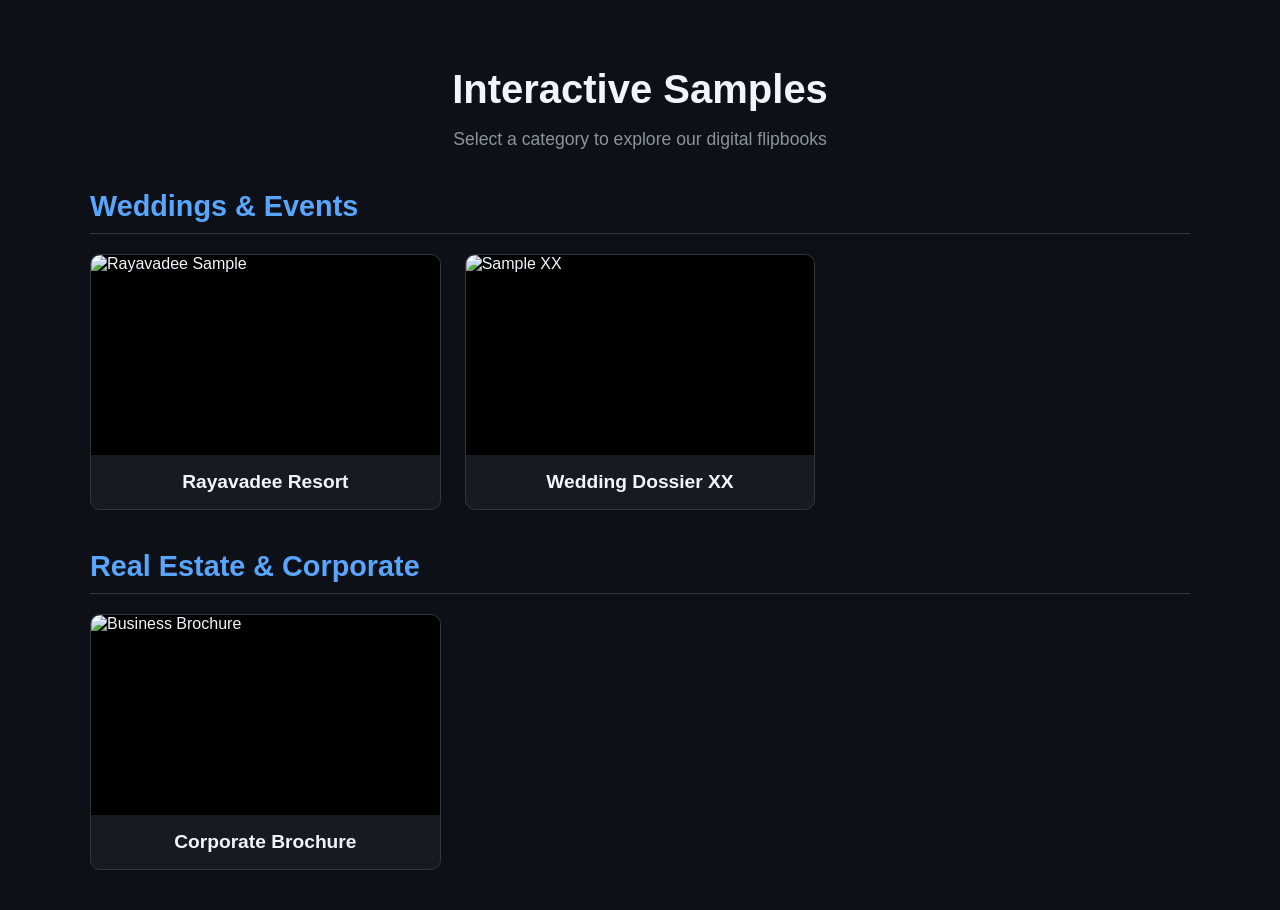
==== en/index.html @ a7a07cc4 "Add files via upload" ====
<!DOCTYPE html>
<html lang="en">
<head>
    <meta charset="UTF-8">
    <meta name="viewport" content="width=device-width, initial-scale=1.0">
    <title>Interactive Flipbook Portfolio</title>
    <style>
        body {
            margin: 0;
            padding: 40px 20px;
            background-color: #0d1117;
            color: #f0f6fc;
            font-family: -apple-system, BlinkMacSystemFont, "Segoe UI", Roboto, sans-serif;
        }

        .container {
            max-width: 1100px;
            margin: 0 auto;
        }

        header {
            margin-bottom: 40px;
            text-align: center;
        }

        h1 {
            font-size: 2.5rem;
            margin-bottom: 10px;
        }

        p.subtitle {
            color: #8b949e;
            font-size: 1.1rem;
        }

        .category-title {
            font-size: 1.8rem;
            margin-top: 40px;
            margin-bottom: 20px;
            border-bottom: 1px solid #30363d;
            padding-bottom: 10px;
            color: #58a6ff;
        }

        /* Grilla de tarjetas para las muestras */
        .grid {
            display: grid;
            grid-template-columns: repeat(auto-fill, minmax(260px, 1fr));
            gap: 24px;
        }

        .sample-card {
            background-color: #161b22;
            border: 1px solid #30363d;
            border-radius: 10px;
            overflow: hidden;
            text-decoration: none;
            color: inherit;
            transition: transform 0.2s ease, border-color 0.2s ease;
            display: flex;
            flex-direction: column;
        }

        .sample-card:hover {
            transform: translateY(-5px);
            border-color: #58a6ff;
        }

        .sample-card img {
            width: 100%;
            height: 200px;
            object-fit: cover;
            background-color: #000;
        }

        .sample-info {
            padding: 16px;
            text-align: center;
        }

        .sample-info h3 {
            margin: 0;
            font-size: 1.2rem;
        }
    </style>
</head>
<body>

    <div class="container">
        <header>
            <h1>Interactive Samples</h1>
            <p class="subtitle">Select a category to explore our digital flipbooks</p>
        </header>

        <!-- SECCIÓN: WEDDINGS & EVENTS -->
        <h2 class="category-title">Weddings & Events</h2>
        <div class="grid">
            
            <!-- Muestra 1: Rayavadee -->
            <a href="./weddings/Rayavadee/" class="sample-card">
                <img src="./weddings/Rayavadee/files/shot.png" alt="Rayavadee Sample">
                <div class="sample-info">
                    <h3>Rayavadee Resort</h3>
                </div>
            </a>

            <!-- Muestra 2: xx (Próxima muestra) -->
            <a href="./weddings/xx/" class="sample-card">
                <img src="./weddings/xx/files/shot.png" alt="Sample XX">
                <div class="sample-info">
                    <h3>Wedding Dossier XX</h3>
                </div>
            </a>

        </div>

        <!-- SECCIÓN: BUSINESS & REAL ESTATE -->
        <h2 class="category-title">Real Estate & Corporate</h2>
        <div class="grid">
            
            <!-- Muestra de negocio -->
            <a href="./business/sample-company/" class="sample-card">
                <img src="./business/sample-company/files/shot.png" alt="Business Brochure">
                <div class="sample-info">
                    <h3>Corporate Brochure</h3>
                </div>
            </a>

        </div>
    </div>

</body>
</html>
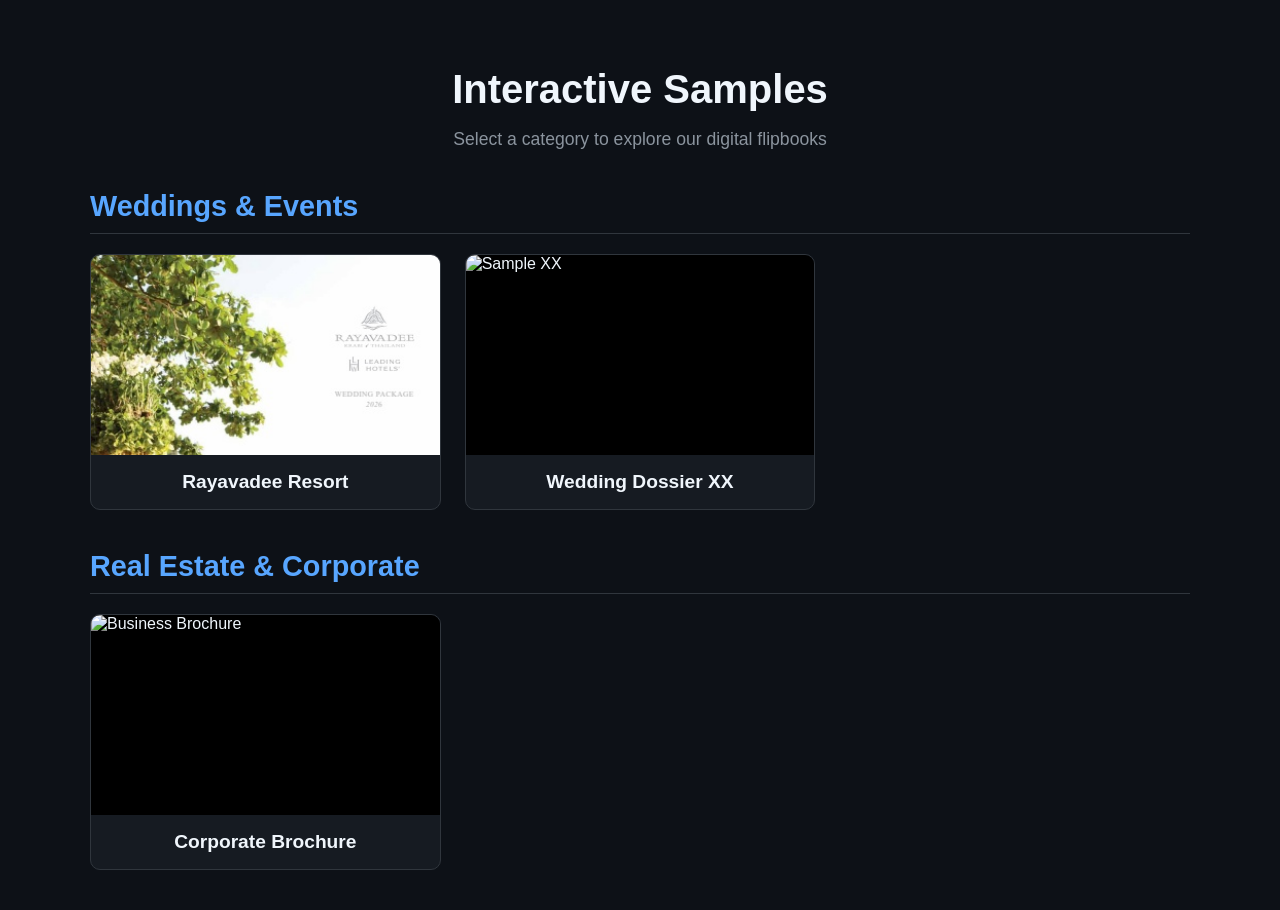
==== commit c4ac9a8d: "Add files via upload" ====
--- a/en/index.html
+++ b/en/index.html
@@ -97,16 +97,16 @@
         <div class="grid">
             
             <!-- Muestra 1: Rayavadee -->
-            <a href="./weddings/Rayavadee/" class="sample-card">
-                <img src="./weddings/Rayavadee/files/shot.png" alt="Rayavadee Sample">
+            <a href="./Weddings/Rayavadee/" class="sample-card">
+                <img src="./Weddings/Rayavadee/files/shot.png" alt="Rayavadee Sample">
                 <div class="sample-info">
                     <h3>Rayavadee Resort</h3>
                 </div>
             </a>
 
             <!-- Muestra 2: xx (Próxima muestra) -->
-            <a href="./weddings/xx/" class="sample-card">
-                <img src="./weddings/xx/files/shot.png" alt="Sample XX">
+            <a href="./Weddings/xx/" class="sample-card">
+                <img src="./Weddings/xx/files/shot.png" alt="Sample XX">
                 <div class="sample-info">
                     <h3>Wedding Dossier XX</h3>
                 </div>
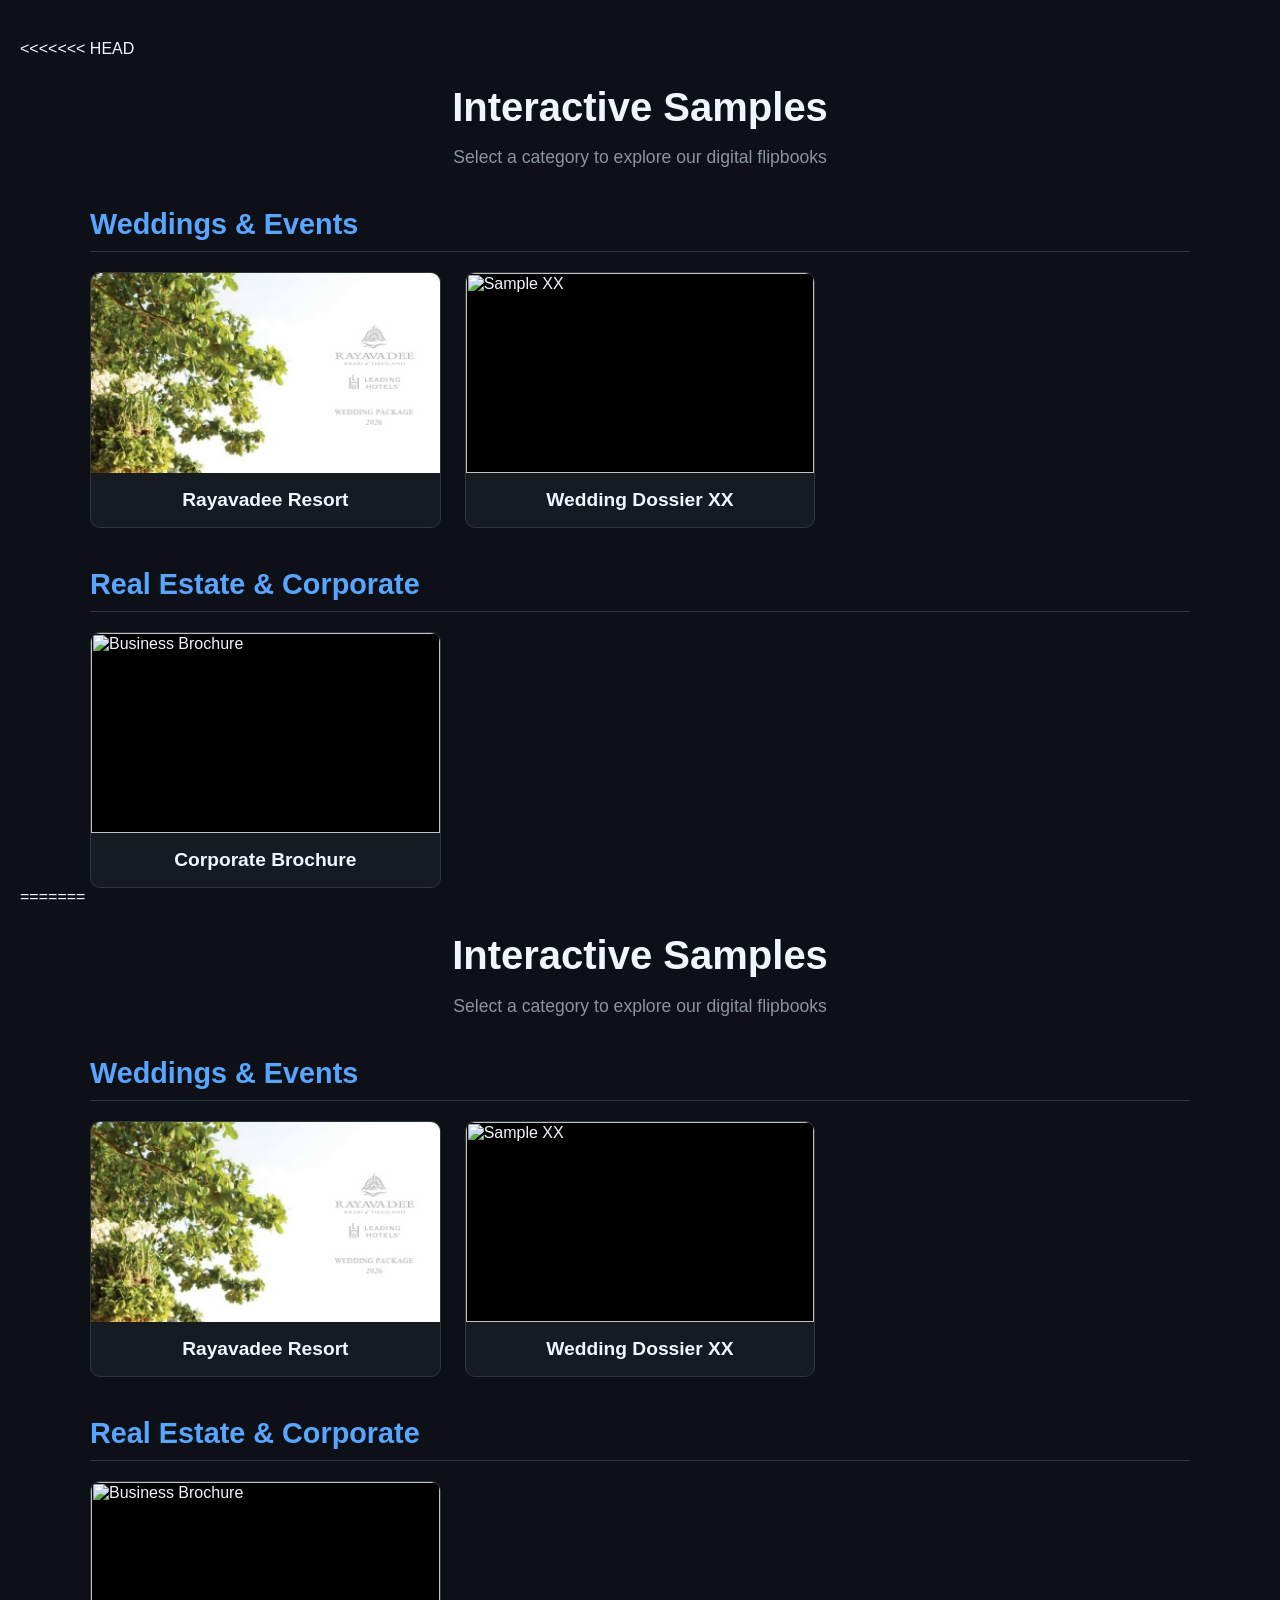
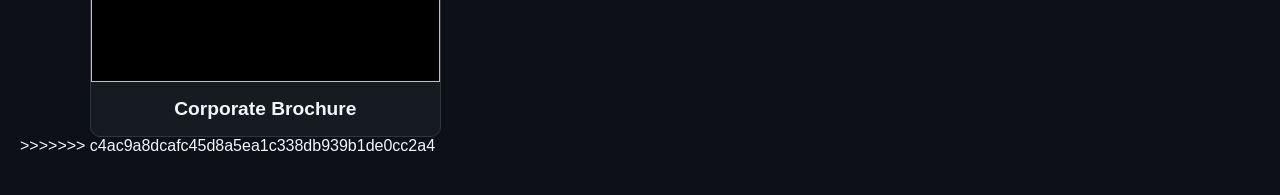
==== commit 2795d2bc: "Update index.html" ====
--- a/en/index.html
+++ b/en/index.html
@@ -1,133 +1,268 @@
-<!DOCTYPE html>
-<html lang="en">
-<head>
-    <meta charset="UTF-8">
-    <meta name="viewport" content="width=device-width, initial-scale=1.0">
-    <title>Interactive Flipbook Portfolio</title>
-    <style>
-        body {
-            margin: 0;
-            padding: 40px 20px;
-            background-color: #0d1117;
-            color: #f0f6fc;
-            font-family: -apple-system, BlinkMacSystemFont, "Segoe UI", Roboto, sans-serif;
-        }
-
-        .container {
-            max-width: 1100px;
-            margin: 0 auto;
-        }
-
-        header {
-            margin-bottom: 40px;
-            text-align: center;
-        }
-
-        h1 {
-            font-size: 2.5rem;
-            margin-bottom: 10px;
-        }
-
-        p.subtitle {
-            color: #8b949e;
-            font-size: 1.1rem;
-        }
-
-        .category-title {
-            font-size: 1.8rem;
-            margin-top: 40px;
-            margin-bottom: 20px;
-            border-bottom: 1px solid #30363d;
-            padding-bottom: 10px;
-            color: #58a6ff;
-        }
-
-        /* Grilla de tarjetas para las muestras */
-        .grid {
-            display: grid;
-            grid-template-columns: repeat(auto-fill, minmax(260px, 1fr));
-            gap: 24px;
-        }
-
-        .sample-card {
-            background-color: #161b22;
-            border: 1px solid #30363d;
-            border-radius: 10px;
-            overflow: hidden;
-            text-decoration: none;
-            color: inherit;
-            transition: transform 0.2s ease, border-color 0.2s ease;
-            display: flex;
-            flex-direction: column;
-        }
-
-        .sample-card:hover {
-            transform: translateY(-5px);
-            border-color: #58a6ff;
-        }
-
-        .sample-card img {
-            width: 100%;
-            height: 200px;
-            object-fit: cover;
-            background-color: #000;
-        }
-
-        .sample-info {
-            padding: 16px;
-            text-align: center;
-        }
-
-        .sample-info h3 {
-            margin: 0;
-            font-size: 1.2rem;
-        }
-    </style>
-</head>
-<body>
-
-    <div class="container">
-        <header>
-            <h1>Interactive Samples</h1>
-            <p class="subtitle">Select a category to explore our digital flipbooks</p>
-        </header>
-
-        <!-- SECCIÓN: WEDDINGS & EVENTS -->
-        <h2 class="category-title">Weddings & Events</h2>
-        <div class="grid">
-            
-            <!-- Muestra 1: Rayavadee -->
-            <a href="./Weddings/Rayavadee/" class="sample-card">
-                <img src="./Weddings/Rayavadee/files/shot.png" alt="Rayavadee Sample">
-                <div class="sample-info">
-                    <h3>Rayavadee Resort</h3>
-                </div>
-            </a>
-
-            <!-- Muestra 2: xx (Próxima muestra) -->
-            <a href="./Weddings/xx/" class="sample-card">
-                <img src="./Weddings/xx/files/shot.png" alt="Sample XX">
-                <div class="sample-info">
-                    <h3>Wedding Dossier XX</h3>
-                </div>
-            </a>
-
-        </div>
-
-        <!-- SECCIÓN: BUSINESS & REAL ESTATE -->
-        <h2 class="category-title">Real Estate & Corporate</h2>
-        <div class="grid">
-            
-            <!-- Muestra de negocio -->
-            <a href="./business/sample-company/" class="sample-card">
-                <img src="./business/sample-company/files/shot.png" alt="Business Brochure">
-                <div class="sample-info">
-                    <h3>Corporate Brochure</h3>
-                </div>
-            </a>
-
-        </div>
-    </div>
-
-</body>
+<<<<<<< HEAD
+<!DOCTYPE html>
+<html lang="en">
+<head>
+    <meta charset="UTF-8">
+    <meta name="viewport" content="width=device-width, initial-scale=1.0">
+    <title>Interactive Flipbook Portfolio</title>
+    <style>
+        body {
+            margin: 0;
+            padding: 40px 20px;
+            background-color: #0d1117;
+            color: #f0f6fc;
+            font-family: -apple-system, BlinkMacSystemFont, "Segoe UI", Roboto, sans-serif;
+        }
+
+        .container {
+            max-width: 1100px;
+            margin: 0 auto;
+        }
+
+        header {
+            margin-bottom: 40px;
+            text-align: center;
+        }
+
+        h1 {
+            font-size: 2.5rem;
+            margin-bottom: 10px;
+        }
+
+        p.subtitle {
+            color: #8b949e;
+            font-size: 1.1rem;
+        }
+
+        .category-title {
+            font-size: 1.8rem;
+            margin-top: 40px;
+            margin-bottom: 20px;
+            border-bottom: 1px solid #30363d;
+            padding-bottom: 10px;
+            color: #58a6ff;
+        }
+
+        /* Grilla de tarjetas para las muestras */
+        .grid {
+            display: grid;
+            grid-template-columns: repeat(auto-fill, minmax(260px, 1fr));
+            gap: 24px;
+        }
+
+        .sample-card {
+            background-color: #161b22;
+            border: 1px solid #30363d;
+            border-radius: 10px;
+            overflow: hidden;
+            text-decoration: none;
+            color: inherit;
+            transition: transform 0.2s ease, border-color 0.2s ease;
+            display: flex;
+            flex-direction: column;
+        }
+
+        .sample-card:hover {
+            transform: translateY(-5px);
+            border-color: #58a6ff;
+        }
+
+        .sample-card img {
+            width: 100%;
+            height: 200px;
+            object-fit: cover;
+            background-color: #000;
+        }
+
+        .sample-info {
+            padding: 16px;
+            text-align: center;
+        }
+
+        .sample-info h3 {
+            margin: 0;
+            font-size: 1.2rem;
+        }
+    </style>
+</head>
+<body>
+
+    <div class="container">
+        <header>
+            <h1>Interactive Samples</h1>
+            <p class="subtitle">Select a category to explore our digital flipbooks</p>
+        </header>
+
+        <!-- SECCIÓN: WEDDINGS & EVENTS -->
+        <h2 class="category-title">Weddings & Events</h2>
+        <div class="grid">
+            
+            <!-- Muestra 1: Rayavadee -->
+            <a href="./Weddings/Rayavadee/" class="sample-card">
+                <img src="./Weddings/Rayavadee/files/shot.png" alt="Rayavadee Sample">
+                <div class="sample-info">
+                    <h3>Rayavadee Resort</h3>
+                </div>
+            </a>
+
+            <!-- Muestra 2: xx (Próxima muestra) -->
+            <a href="./Weddings/xx/" class="sample-card">
+                <img src="./Weddings/xx/files/shot.png" alt="Sample XX">
+                <div class="sample-info">
+                    <h3>Wedding Dossier XX</h3>
+                </div>
+            </a>
+
+        </div>
+
+        <!-- SECCIÓN: BUSINESS & REAL ESTATE -->
+        <h2 class="category-title">Real Estate & Corporate</h2>
+        <div class="grid">
+            
+            <!-- Muestra de negocio -->
+            <a href="./business/sample-company/" class="sample-card">
+                <img src="./business/sample-company/files/shot.png" alt="Business Brochure">
+                <div class="sample-info">
+                    <h3>Corporate Brochure</h3>
+                </div>
+            </a>
+
+        </div>
+    </div>
+
+</body>
+=======
+<!DOCTYPE html>
+<html lang="en">
+<head>
+    <meta charset="UTF-8">
+    <meta name="viewport" content="width=device-width, initial-scale=1.0">
+    <title>Interactive Flipbook Portfolio</title>
+    <style>
+        body {
+            margin: 0;
+            padding: 40px 20px;
+            background-color: #0d1117;
+            color: #f0f6fc;
+            font-family: -apple-system, BlinkMacSystemFont, "Segoe UI", Roboto, sans-serif;
+        }
+
+        .container {
+            max-width: 1100px;
+            margin: 0 auto;
+        }
+
+        header {
+            margin-bottom: 40px;
+            text-align: center;
+        }
+
+        h1 {
+            font-size: 2.5rem;
+            margin-bottom: 10px;
+        }
+
+        p.subtitle {
+            color: #8b949e;
+            font-size: 1.1rem;
+        }
+
+        .category-title {
+            font-size: 1.8rem;
+            margin-top: 40px;
+            margin-bottom: 20px;
+            border-bottom: 1px solid #30363d;
+            padding-bottom: 10px;
+            color: #58a6ff;
+        }
+
+        /* Grilla de tarjetas para las muestras */
+        .grid {
+            display: grid;
+            grid-template-columns: repeat(auto-fill, minmax(260px, 1fr));
+            gap: 24px;
+        }
+
+        .sample-card {
+            background-color: #161b22;
+            border: 1px solid #30363d;
+            border-radius: 10px;
+            overflow: hidden;
+            text-decoration: none;
+            color: inherit;
+            transition: transform 0.2s ease, border-color 0.2s ease;
+            display: flex;
+            flex-direction: column;
+        }
+
+        .sample-card:hover {
+            transform: translateY(-5px);
+            border-color: #58a6ff;
+        }
+
+        .sample-card img {
+            width: 100%;
+            height: 200px;
+            object-fit: cover;
+            background-color: #000;
+        }
+
+        .sample-info {
+            padding: 16px;
+            text-align: center;
+        }
+
+        .sample-info h3 {
+            margin: 0;
+            font-size: 1.2rem;
+        }
+    </style>
+</head>
+<body>
+
+    <div class="container">
+        <header>
+            <h1>Interactive Samples</h1>
+            <p class="subtitle">Select a category to explore our digital flipbooks</p>
+        </header>
+
+        <!-- SECCIÓN: WEDDINGS & EVENTS -->
+        <h2 class="category-title">Weddings & Events</h2>
+        <div class="grid">
+            
+            <!-- Muestra 1: Rayavadee -->
+            <a href="./Weddings/Rayavadee/" class="sample-card">
+                <img src="./Weddings/Rayavadee/files/shot.png" alt="Rayavadee Sample">
+                <div class="sample-info">
+                    <h3>Rayavadee Resort</h3>
+                </div>
+            </a>
+
+            <!-- Muestra 2: xx (Próxima muestra) -->
+            <a href="./Weddings/xx/" class="sample-card">
+                <img src="./Weddings/xx/files/shot.png" alt="Sample XX">
+                <div class="sample-info">
+                    <h3>Wedding Dossier XX</h3>
+                </div>
+            </a>
+
+        </div>
+
+        <!-- SECCIÓN: BUSINESS & REAL ESTATE -->
+        <h2 class="category-title">Real Estate & Corporate</h2>
+        <div class="grid">
+            
+            <!-- Muestra de negocio -->
+            <a href="./business/sample-company/" class="sample-card">
+                <img src="./business/sample-company/files/shot.png" alt="Business Brochure">
+                <div class="sample-info">
+                    <h3>Corporate Brochure</h3>
+                </div>
+            </a>
+
+        </div>
+    </div>
+
+</body>
+>>>>>>> c4ac9a8dcafc45d8a5ea1c338db939b1de0cc2a4
 </html>
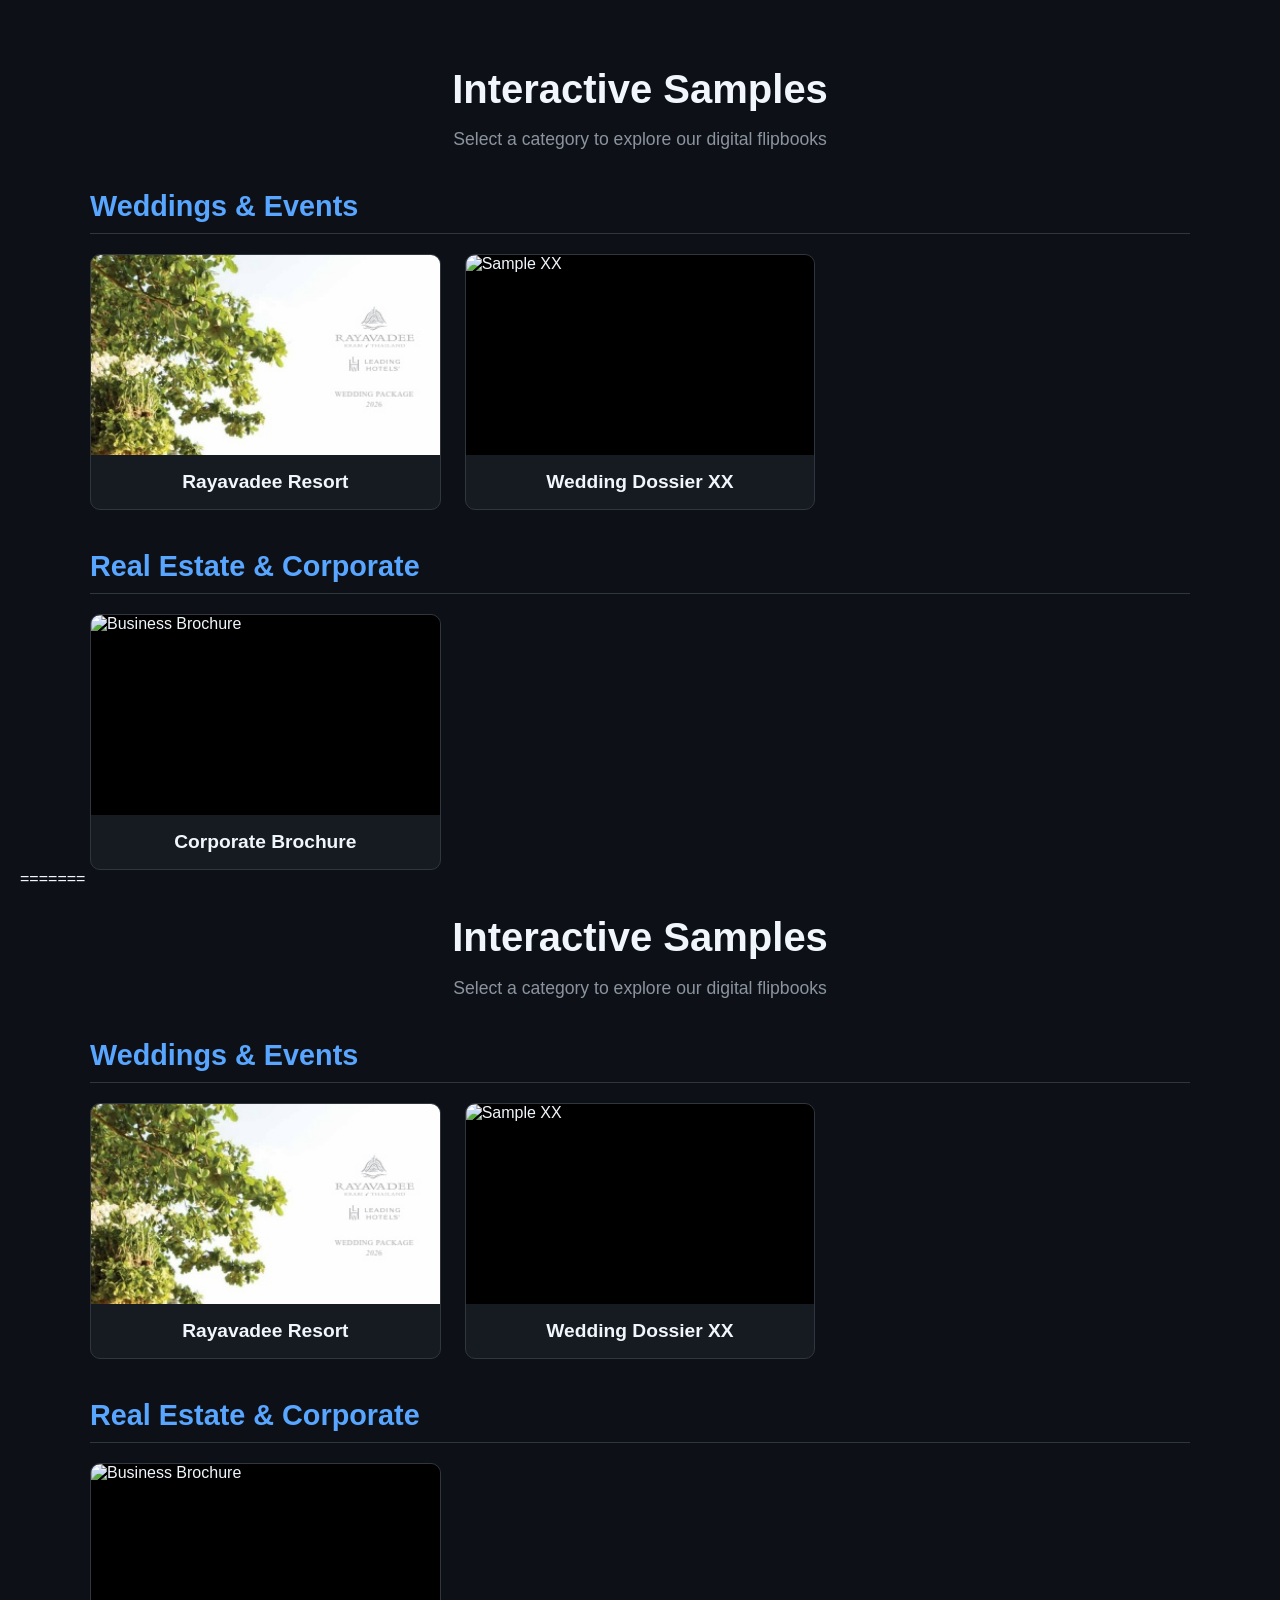
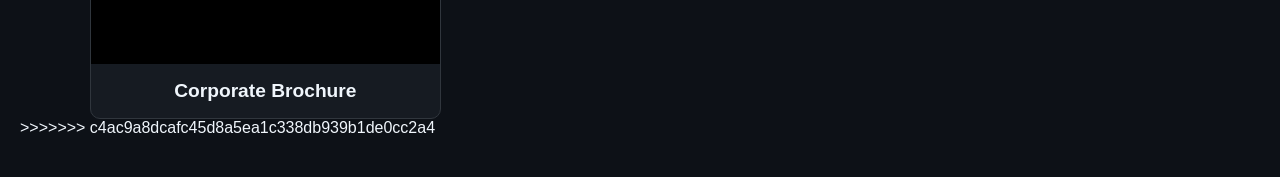
==== commit 1d5cb2bc: "Update index.html" ====
--- a/en/index.html
+++ b/en/index.html
@@ -1,4 +1,3 @@
-<<<<<<< HEAD
 <!DOCTYPE html>
 <html lang="en">
 <head>
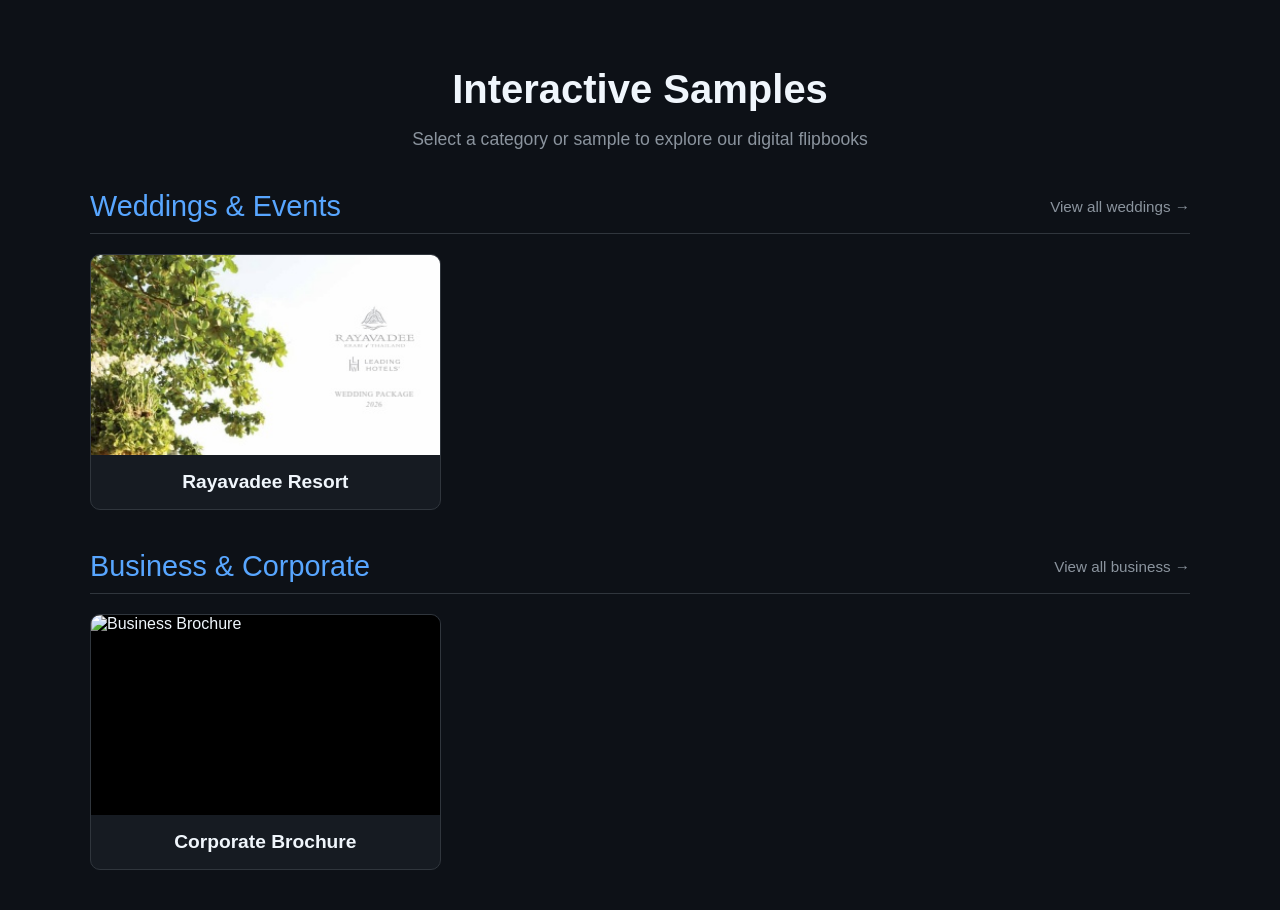
==== commit 82b8fc7f: "Update index.html" ====
--- a/en/index.html
+++ b/en/index.html
@@ -33,12 +33,34 @@
             font-size: 1.1rem;
         }
 
+        .category-header {
+            display: flex;
+            justify-content: space-between;
+            align-items: center;
+            border-bottom: 1px solid #30363d;
+            margin-top: 40px;
+            margin-bottom: 20px;
+            padding-bottom: 10px;
+        }
+
         .category-title {
             font-size: 1.8rem;
-            margin-top: 40px;
-            margin-bottom: 20px;
-            border-bottom: 1px solid #30363d;
-            padding-bottom: 10px;
+            margin: 0;
+            color: #58a6ff;
+            text-decoration: none;
+        }
+
+        .category-title:hover {
+            text-decoration: underline;
+        }
+
+        .category-link {
+            font-size: 0.95rem;
+            color: #8b949e;
+            text-decoration: none;
+        }
+
+        .category-link:hover {
             color: #58a6ff;
         }
 
@@ -89,11 +111,14 @@
     <div class="container">
         <header>
             <h1>Interactive Samples</h1>
-            <p class="subtitle">Select a category to explore our digital flipbooks</p>
+            <p class="subtitle">Select a category or sample to explore our digital flipbooks</p>
         </header>
 
         <!-- SECCIÓN: WEDDINGS & EVENTS -->
-        <h2 class="category-title">Weddings & Events</h2>
+        <div class="category-header">
+            <a href="./Weddings/" class="category-title">Weddings & Events</a>
+            <a href="./Weddings/" class="category-link">View all weddings &rarr;</a>
+        </div>
         <div class="grid">
             
             <!-- Muestra 1: Rayavadee -->
@@ -104,23 +129,18 @@
                 </div>
             </a>
 
-            <!-- Muestra 2: xx (Próxima muestra) -->
-            <a href="./Weddings/xx/" class="sample-card">
-                <img src="./Weddings/xx/files/shot.png" alt="Sample XX">
-                <div class="sample-info">
-                    <h3>Wedding Dossier XX</h3>
-                </div>
-            </a>
-
         </div>
 
         <!-- SECCIÓN: BUSINESS & REAL ESTATE -->
-        <h2 class="category-title">Real Estate & Corporate</h2>
+        <div class="category-header">
+            <a href="./Business/" class="category-title">Business & Corporate</a>
+            <a href="./Business/" class="category-link">View all business &rarr;</a>
+        </div>
         <div class="grid">
             
             <!-- Muestra de negocio -->
-            <a href="./business/sample-company/" class="sample-card">
-                <img src="./business/sample-company/files/shot.png" alt="Business Brochure">
+            <a href="./Business/sample-company/" class="sample-card">
+                <img src="./Business/sample-company/files/shot.png" alt="Business Brochure">
                 <div class="sample-info">
                     <h3>Corporate Brochure</h3>
                 </div>
@@ -130,138 +150,5 @@
     </div>
 
 </body>
-=======
-<!DOCTYPE html>
-<html lang="en">
-<head>
-    <meta charset="UTF-8">
-    <meta name="viewport" content="width=device-width, initial-scale=1.0">
-    <title>Interactive Flipbook Portfolio</title>
-    <style>
-        body {
-            margin: 0;
-            padding: 40px 20px;
-            background-color: #0d1117;
-            color: #f0f6fc;
-            font-family: -apple-system, BlinkMacSystemFont, "Segoe UI", Roboto, sans-serif;
-        }
+</html>
 
-        .container {
-            max-width: 1100px;
-            margin: 0 auto;
-        }
-
-        header {
-            margin-bottom: 40px;
-            text-align: center;
-        }
-
-        h1 {
-            font-size: 2.5rem;
-            margin-bottom: 10px;
-        }
-
-        p.subtitle {
-            color: #8b949e;
-            font-size: 1.1rem;
-        }
-
-        .category-title {
-            font-size: 1.8rem;
-            margin-top: 40px;
-            margin-bottom: 20px;
-            border-bottom: 1px solid #30363d;
-            padding-bottom: 10px;
-            color: #58a6ff;
-        }
-
-        /* Grilla de tarjetas para las muestras */
-        .grid {
-            display: grid;
-            grid-template-columns: repeat(auto-fill, minmax(260px, 1fr));
-            gap: 24px;
-        }
-
-        .sample-card {
-            background-color: #161b22;
-            border: 1px solid #30363d;
-            border-radius: 10px;
-            overflow: hidden;
-            text-decoration: none;
-            color: inherit;
-            transition: transform 0.2s ease, border-color 0.2s ease;
-            display: flex;
-            flex-direction: column;
-        }
-
-        .sample-card:hover {
-            transform: translateY(-5px);
-            border-color: #58a6ff;
-        }
-
-        .sample-card img {
-            width: 100%;
-            height: 200px;
-            object-fit: cover;
-            background-color: #000;
-        }
-
-        .sample-info {
-            padding: 16px;
-            text-align: center;
-        }
-
-        .sample-info h3 {
-            margin: 0;
-            font-size: 1.2rem;
-        }
-    </style>
-</head>
-<body>
-
-    <div class="container">
-        <header>
-            <h1>Interactive Samples</h1>
-            <p class="subtitle">Select a category to explore our digital flipbooks</p>
-        </header>
-
-        <!-- SECCIÓN: WEDDINGS & EVENTS -->
-        <h2 class="category-title">Weddings & Events</h2>
-        <div class="grid">
-            
-            <!-- Muestra 1: Rayavadee -->
-            <a href="./Weddings/Rayavadee/" class="sample-card">
-                <img src="./Weddings/Rayavadee/files/shot.png" alt="Rayavadee Sample">
-                <div class="sample-info">
-                    <h3>Rayavadee Resort</h3>
-                </div>
-            </a>
-
-            <!-- Muestra 2: xx (Próxima muestra) -->
-            <a href="./Weddings/xx/" class="sample-card">
-                <img src="./Weddings/xx/files/shot.png" alt="Sample XX">
-                <div class="sample-info">
-                    <h3>Wedding Dossier XX</h3>
-                </div>
-            </a>
-
-        </div>
-
-        <!-- SECCIÓN: BUSINESS & REAL ESTATE -->
-        <h2 class="category-title">Real Estate & Corporate</h2>
-        <div class="grid">
-            
-            <!-- Muestra de negocio -->
-            <a href="./business/sample-company/" class="sample-card">
-                <img src="./business/sample-company/files/shot.png" alt="Business Brochure">
-                <div class="sample-info">
-                    <h3>Corporate Brochure</h3>
-                </div>
-            </a>
-
-        </div>
-    </div>
-
-</body>
->>>>>>> c4ac9a8dcafc45d8a5ea1c338db939b1de0cc2a4
-</html>
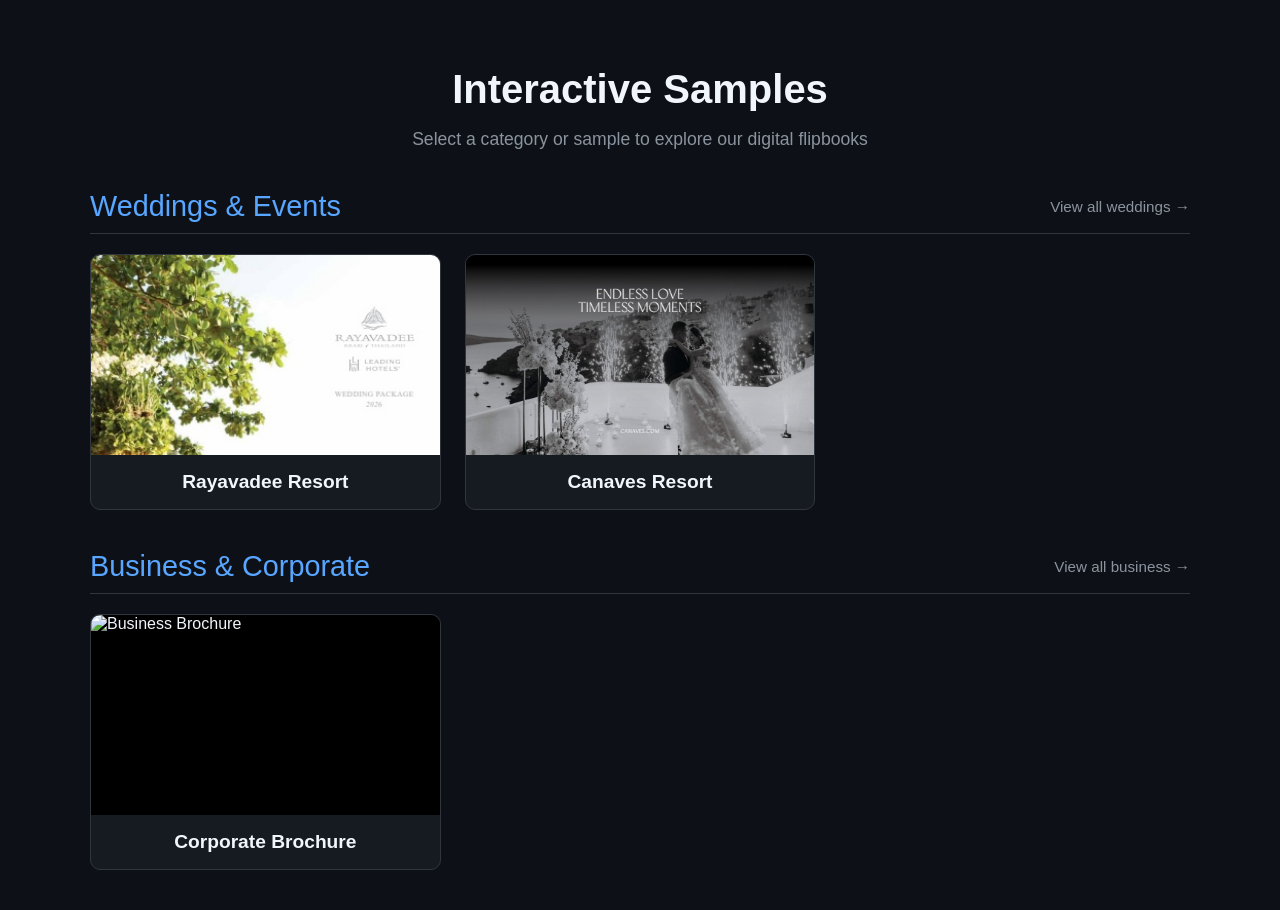
==== commit 35a60d81: "ok" ====
--- a/en/index.html
+++ b/en/index.html
@@ -128,6 +128,13 @@
                     <h3>Rayavadee Resort</h3>
                 </div>
             </a>
+            <!-- Muestra 2: Canaves -->
+            <a href="./Weddings/Canaves/" class="sample-card">
+                <img src="./Weddings/Canaves/files/shot.png" alt="Canaves Sample">
+                <div class="sample-info">
+                    <h3>Canaves Resort</h3>
+                </div>
+            </a>
 
         </div>
 
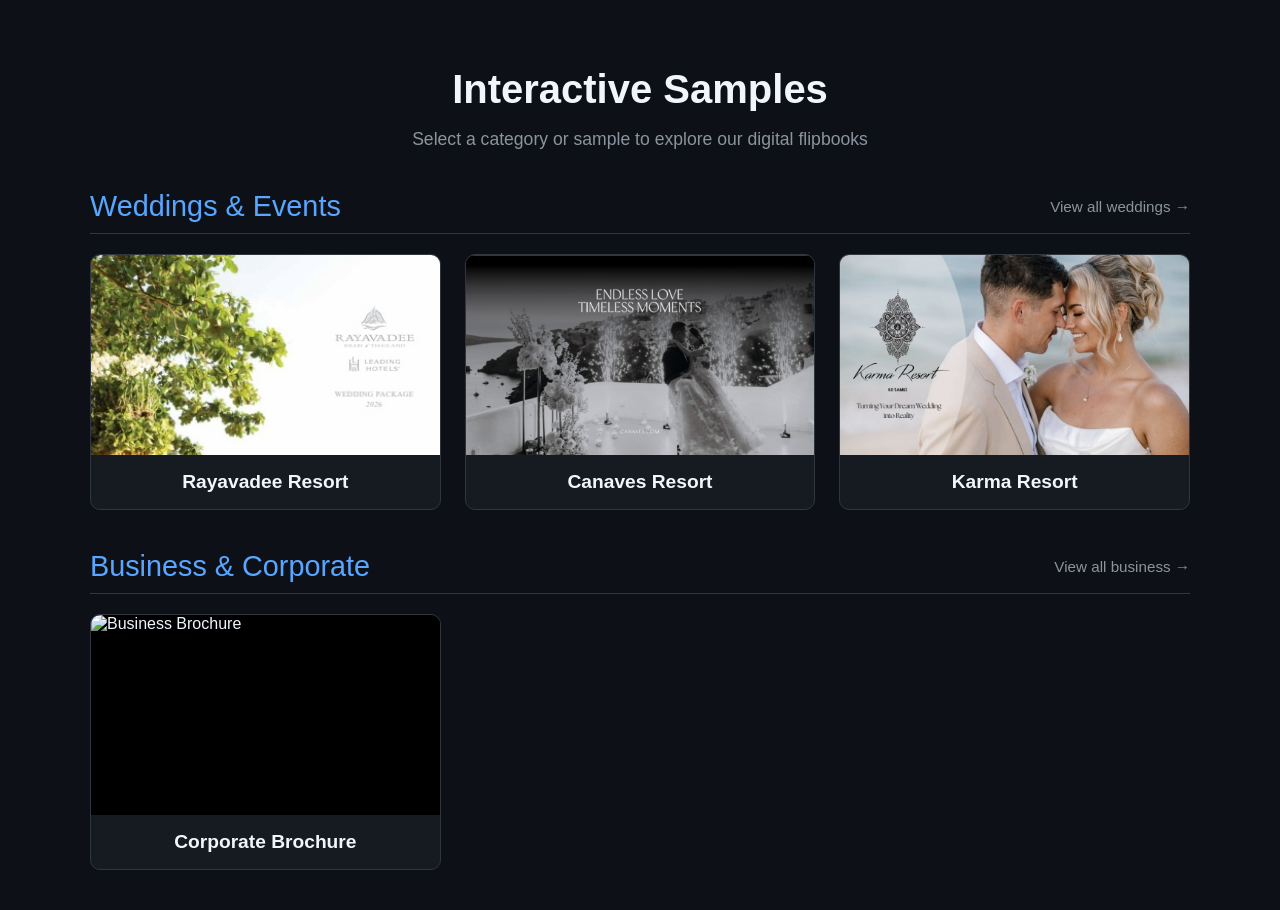
==== commit 7a5f4706: "ok" ====
--- a/en/index.html
+++ b/en/index.html
@@ -136,6 +136,14 @@
                 </div>
             </a>
 
+            <!-- Muestra 3: Karma -->
+            <a href="./Weddings/Karma/" class="sample-card">
+                <img src="./Weddings/Karma/files/shot.png" alt="Karma Sample">
+                <div class="sample-info">
+                    <h3>Karma Resort</h3>
+                </div>
+            </a>
+
         </div>
 
         <!-- SECCIÓN: BUSINESS & REAL ESTATE -->
